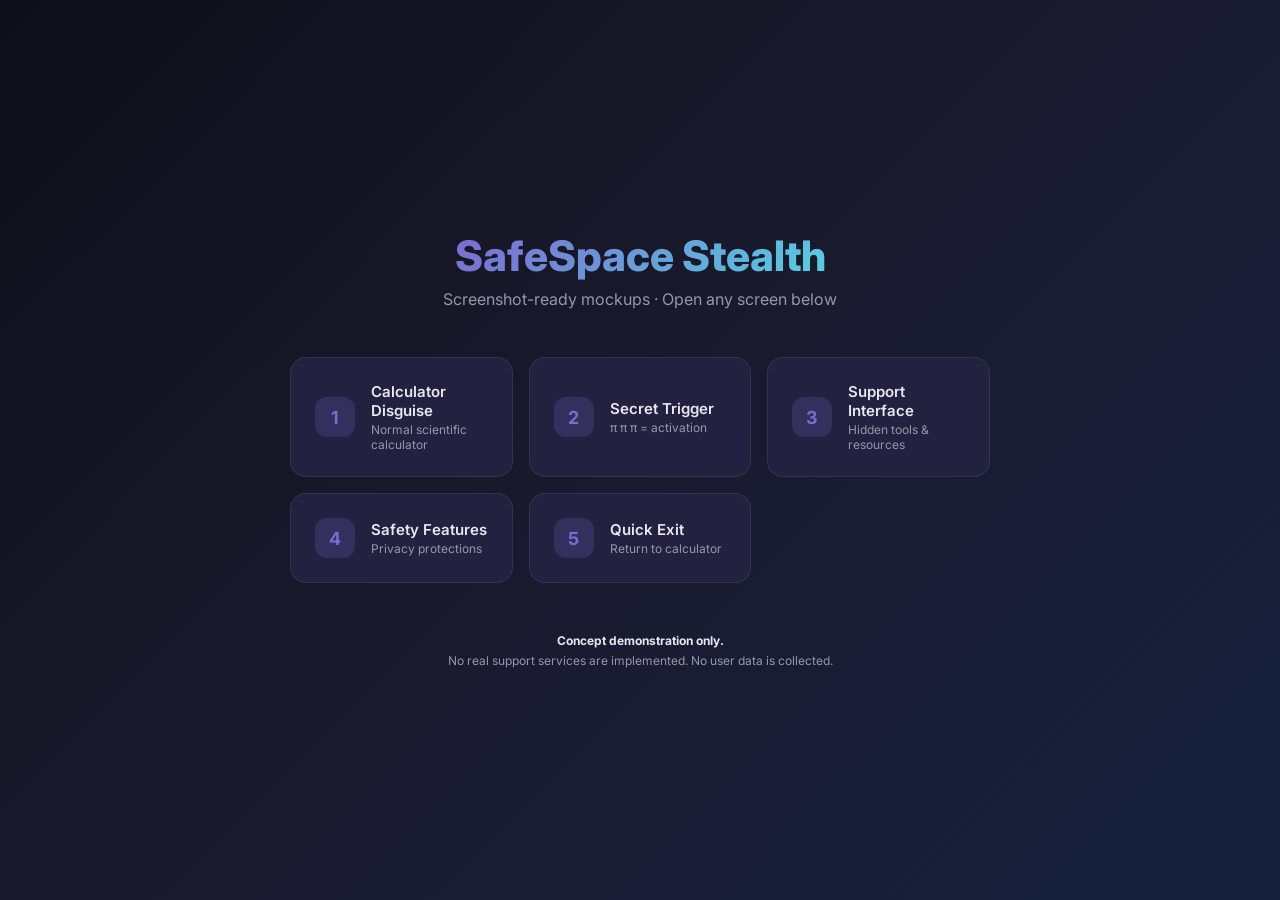
==== mockups/index.html @ 2800f46c "first commit" ====
<!DOCTYPE html>
<html lang="en">
<head>
  <meta charset="UTF-8">
  <meta name="viewport" content="width=device-width, initial-scale=1.0">
  <title>SafeSpace Stealth App — Mockup Index</title>
  <meta name="description" content="Screenshot-ready UI mockups for the SafeSpace stealth calculator concept app.">
  <link rel="stylesheet" href="../css/styles.css">
</head>
<body>

  <div class="index-page">

    <h1>SafeSpace Stealth</h1>
    <p class="subtitle">Screenshot-ready mockups · Open any screen below</p>

    <div class="screen-nav">

      <a href="calculator.html" class="screen-link">
        <div class="num">1</div>
        <div class="label">
          <h3>Calculator Disguise</h3>
          <p>Normal scientific calculator</p>
        </div>
      </a>

      <a href="trigger.html" class="screen-link">
        <div class="num">2</div>
        <div class="label">
          <h3>Secret Trigger</h3>
          <p>π π π = activation</p>
        </div>
      </a>

      <a href="support.html" class="screen-link">
        <div class="num">3</div>
        <div class="label">
          <h3>Support Interface</h3>
          <p>Hidden tools &amp; resources</p>
        </div>
      </a>

      <a href="safety.html" class="screen-link">
        <div class="num">4</div>
        <div class="label">
          <h3>Safety Features</h3>
          <p>Privacy protections</p>
        </div>
      </a>

      <a href="exit.html" class="screen-link">
        <div class="num">5</div>
        <div class="label">
          <h3>Quick Exit</h3>
          <p>Return to calculator</p>
        </div>
      </a>

    </div>

    <div class="index-footer">
      <p><strong>Concept demonstration only.</strong><br>
      No real support services are implemented. No user data is collected.</p>
    </div>

  </div>

</body>
</html>
---- css/styles.css ----
/* ═══════════════════════════════════════════════════════════════
   SafeSpace Stealth Calculator — Design System
   ═══════════════════════════════════════════════════════════════ */

@import url('https://fonts.googleapis.com/css2?family=Inter:wght@300;400;500;600;700;800&family=JetBrains+Mono:wght@400;500;600&display=swap');

/* ── Reset ─────────────────────────────────────────────────── */
*, *::before, *::after {
  margin: 0;
  padding: 0;
  box-sizing: border-box;
}

/* ── Tokens ────────────────────────────────────────────────── */
:root {
  /* Calculator palette — deliberately boring */
  --calc-bg: #1c1c1e;
  --calc-surface: #2c2c2e;
  --calc-display-bg: #0d0d0f;
  --calc-text: #ffffff;
  --calc-text-dim: #8e8e93;
  --calc-btn: #3a3a3c;
  --calc-btn-hover: #48484a;
  --calc-btn-active: #545456;
  --calc-operator: #ff9f0a;
  --calc-operator-hover: #ffb340;
  --calc-function: #636366;
  --calc-function-hover: #717175;
  --calc-border: rgba(255,255,255,0.06);
  --calc-radius: 14px;

  /* Support palette — warm & safe */
  --safe-bg: #0f0f1a;
  --safe-surface: #1a1a2e;
  --safe-card: #222240;
  --safe-primary: #7c6acf;
  --safe-primary-hover: #937ae8;
  --safe-accent: #56cfe1;
  --safe-accent-hover: #72d8ea;
  --safe-text: #e8e6f0;
  --safe-text-dim: #9895aa;
  --safe-success: #06d6a0;
  --safe-danger: #ef476f;
  --safe-warning: #ffd166;
  --safe-radius: 16px;

  /* Typography */
  --font-sans: 'Inter', -apple-system, BlinkMacSystemFont, sans-serif;
  --font-mono: 'JetBrains Mono', 'SF Mono', monospace;

  /* Transitions */
  --ease-out: cubic-bezier(0.16, 1, 0.3, 1);
  --duration-fast: 150ms;
  --duration-normal: 300ms;
  --duration-slow: 500ms;
}

body {
  font-family: var(--font-sans);
  -webkit-font-smoothing: antialiased;
  -moz-osx-font-smoothing: grayscale;
  min-height: 100vh;
}

/* ── Phone Frame ───────────────────────────────────────────── */
.phone-frame {
  width: 390px;
  min-height: 844px;
  margin: 40px auto;
  border-radius: 44px;
  border: 4px solid #3a3a3c;
  overflow: hidden;
  position: relative;
  box-shadow:
    0 0 0 2px #1c1c1e,
    0 40px 100px rgba(0,0,0,0.5),
    0 0 60px rgba(124,106,207,0.1);
}

.phone-frame::before {
  content: '';
  position: absolute;
  top: 0;
  left: 50%;
  transform: translateX(-50%);
  width: 126px;
  height: 34px;
  background: #1c1c1e;
  border-radius: 0 0 20px 20px;
  z-index: 100;
}

/* ── Status Bar ────────────────────────────────────────────── */
.status-bar {
  display: flex;
  justify-content: space-between;
  align-items: center;
  padding: 14px 28px 8px;
  font-size: 14px;
  font-weight: 600;
  color: var(--calc-text);
  background: transparent;
  position: relative;
  z-index: 50;
}

.status-bar .time { letter-spacing: 0.3px; }

.status-bar .icons {
  display: flex;
  align-items: center;
  gap: 6px;
}

.status-bar .icons svg {
  width: 16px;
  height: 16px;
  fill: var(--calc-text);
}

/* ═══════════════════════════════════════════════════════════════
   CALCULATOR SCREEN
   ═══════════════════════════════════════════════════════════════ */
.calc-screen {
  background: var(--calc-bg);
  display: flex;
  flex-direction: column;
  height: 100%;
  min-height: 844px;
}

.calc-display {
  flex: 1;
  display: flex;
  flex-direction: column;
  justify-content: flex-end;
  align-items: flex-end;
  padding: 16px 24px;
  min-height: 140px;
}

.calc-display .expression {
  font-family: var(--font-mono);
  font-size: 20px;
  color: var(--calc-text-dim);
  margin-bottom: 8px;
  min-height: 24px;
  word-break: break-all;
}

.calc-display .result {
  font-family: var(--font-mono);
  font-size: 64px;
  font-weight: 300;
  color: var(--calc-text);
  line-height: 1;
  letter-spacing: -2px;
  transition: font-size var(--duration-fast) var(--ease-out);
}

.calc-display .result.small { font-size: 44px; }

/* Button grid */
.calc-grid {
  display: grid;
  grid-template-columns: repeat(4, 1fr);
  gap: 1px;
  padding: 1px;
  background: var(--calc-border);
}

.calc-btn {
  display: flex;
  align-items: center;
  justify-content: center;
  font-family: var(--font-sans);
  font-size: 22px;
  font-weight: 400;
  color: var(--calc-text);
  background: var(--calc-btn);
  border: none;
  cursor: pointer;
  padding: 22px 0;
  transition: background var(--duration-fast) ease;
  position: relative;
  user-select: none;
  -webkit-tap-highlight-color: transparent;
}

.calc-btn:hover { background: var(--calc-btn-hover); }
.calc-btn:active { background: var(--calc-btn-active); }

.calc-btn.operator {
  background: var(--calc-operator);
  color: #fff;
  font-size: 26px;
  font-weight: 500;
}
.calc-btn.operator:hover { background: var(--calc-operator-hover); }

.calc-btn.function {
  background: var(--calc-function);
  font-size: 17px;
  font-weight: 500;
}
.calc-btn.function:hover { background: var(--calc-function-hover); }

.calc-btn.zero {
  grid-column: span 2;
  justify-content: flex-start;
  padding-left: 34px;
}

.calc-btn.equals {
  background: var(--calc-operator);
  font-size: 30px;
  font-weight: 500;
}
.calc-btn.equals:hover { background: var(--calc-operator-hover); }

/* Scientific row */
.calc-sci-row {
  display: grid;
  grid-template-columns: repeat(5, 1fr);
  gap: 1px;
  background: var(--calc-border);
  padding: 1px 1px 0;
}

.calc-sci-btn {
  display: flex;
  align-items: center;
  justify-content: center;
  font-family: var(--font-mono);
  font-size: 14px;
  font-weight: 500;
  color: var(--calc-text-dim);
  background: var(--calc-surface);
  border: none;
  cursor: pointer;
  padding: 14px 0;
  transition: all var(--duration-fast) ease;
  user-select: none;
}

.calc-sci-btn:hover {
  background: var(--calc-btn);
  color: var(--calc-text);
}

.calc-sci-btn.active,
.calc-sci-btn.highlight {
  color: var(--calc-operator);
}

/* π highlight pulse */
@keyframes pi-pulse {
  0% { box-shadow: inset 0 0 0 0 rgba(255,159,10,0); }
  50% { box-shadow: inset 0 0 20px 2px rgba(255,159,10,0.25); }
  100% { box-shadow: inset 0 0 0 0 rgba(255,159,10,0); }
}
.calc-sci-btn.pi-flash {
  animation: pi-pulse 0.4s ease;
  color: var(--calc-operator);
}

/* ═══════════════════════════════════════════════════════════════
   TRIGGER SCREEN
   ═══════════════════════════════════════════════════════════════ */
.trigger-screen {
  background: var(--calc-bg);
  display: flex;
  flex-direction: column;
  height: 100%;
  min-height: 844px;
}

.trigger-overlay {
  flex: 1;
  display: flex;
  flex-direction: column;
  align-items: center;
  justify-content: center;
  padding: 40px 30px;
  text-align: center;
}

.trigger-code {
  font-family: var(--font-mono);
  font-size: 42px;
  font-weight: 600;
  color: var(--calc-operator);
  letter-spacing: 8px;
  margin-bottom: 40px;
  opacity: 0;
  transform: scale(0.8);
  animation: trigger-fade-in 0.6s 0.5s var(--ease-out) forwards;
}

@keyframes trigger-fade-in {
  to { opacity: 1; transform: scale(1); }
}

.trigger-message {
  opacity: 0;
  animation: trigger-fade-in 0.6s 1.2s var(--ease-out) forwards;
}

.trigger-message h2 {
  font-size: 24px;
  font-weight: 700;
  color: var(--calc-text);
  margin-bottom: 12px;
}

.trigger-message p {
  font-size: 15px;
  color: var(--calc-text-dim);
}

/* Loading dots */
.loading-dots {
  display: flex;
  gap: 8px;
  justify-content: center;
  margin-top: 32px;
  opacity: 0;
  animation: trigger-fade-in 0.6s 1.8s var(--ease-out) forwards;
}

.loading-dots span {
  width: 10px;
  height: 10px;
  border-radius: 50%;
  background: var(--safe-primary);
  animation: dot-bounce 1.2s infinite ease-in-out;
}

.loading-dots span:nth-child(2) { animation-delay: 0.2s; }
.loading-dots span:nth-child(3) { animation-delay: 0.4s; }

@keyframes dot-bounce {
  0%, 60%, 100% { transform: translateY(0); opacity: 0.4; }
  30% { transform: translateY(-12px); opacity: 1; }
}

/* Progress bar */
.trigger-progress {
  width: 200px;
  height: 3px;
  background: rgba(255,255,255,0.1);
  border-radius: 2px;
  margin-top: 24px;
  overflow: hidden;
  opacity: 0;
  animation: trigger-fade-in 0.6s 2.2s var(--ease-out) forwards;
}

.trigger-progress-bar {
  height: 100%;
  width: 0%;
  background: linear-gradient(90deg, var(--safe-primary), var(--safe-accent));
  border-radius: 2px;
  animation: progress-fill 2s 2.5s var(--ease-out) forwards;
}

@keyframes progress-fill {
  to { width: 100%; }
}

/* Lock icon animation */
.lock-icon {
  width: 60px;
  height: 60px;
  border-radius: 50%;
  background: rgba(124,106,207,0.15);
  display: flex;
  align-items: center;
  justify-content: center;
  margin-bottom: 24px;
  opacity: 0;
  animation: trigger-fade-in 0.6s 0.2s var(--ease-out) forwards;
}

.lock-icon svg {
  width: 28px;
  height: 28px;
  stroke: var(--safe-primary);
}

/* ═══════════════════════════════════════════════════════════════
   SUPPORT SCREEN
   ═══════════════════════════════════════════════════════════════ */
.support-screen {
  background: var(--safe-bg);
  display: flex;
  flex-direction: column;
  height: 100%;
  min-height: 844px;
}

.support-header {
  padding: 20px 24px 16px;
  border-bottom: 1px solid rgba(255,255,255,0.06);
}

.support-header h1 {
  font-size: 28px;
  font-weight: 700;
  color: var(--safe-text);
  margin-bottom: 4px;
}

.support-header .subtitle {
  font-size: 14px;
  color: var(--safe-text-dim);
}

.support-body {
  flex: 1;
  overflow-y: auto;
  padding: 20px 24px;
}

/* Tool cards */
.tool-card {
  display: flex;
  align-items: center;
  gap: 16px;
  background: var(--safe-card);
  border: 1px solid rgba(255,255,255,0.06);
  border-radius: var(--safe-radius);
  padding: 20px;
  margin-bottom: 12px;
  cursor: pointer;
  transition: all var(--duration-normal) var(--ease-out);
}

.tool-card:hover {
  border-color: var(--safe-primary);
  transform: translateX(4px);
  box-shadow: 0 8px 32px rgba(124,106,207,0.15);
}

.tool-icon {
  width: 48px;
  height: 48px;
  border-radius: 14px;
  display: flex;
  align-items: center;
  justify-content: center;
  flex-shrink: 0;
}

.tool-icon svg {
  width: 24px;
  height: 24px;
}

.tool-icon.chat { background: rgba(124,106,207,0.2); }
.tool-icon.chat svg { stroke: var(--safe-primary); }

.tool-icon.locate { background: rgba(86,207,225,0.2); }
.tool-icon.locate svg { stroke: var(--safe-accent); }

.tool-icon.plan { background: rgba(6,214,160,0.2); }
.tool-icon.plan svg { stroke: var(--safe-success); }

.tool-icon.emergency { background: rgba(239,71,111,0.2); }
.tool-icon.emergency svg { stroke: var(--safe-danger); }

.tool-info h3 {
  font-size: 16px;
  font-weight: 600;
  color: var(--safe-text);
  margin-bottom: 4px;
}

.tool-info p {
  font-size: 13px;
  color: var(--safe-text-dim);
  line-height: 1.4;
}

.tool-arrow {
  margin-left: auto;
  color: var(--safe-text-dim);
  flex-shrink: 0;
  transition: transform var(--duration-fast) ease;
}

.tool-card:hover .tool-arrow { transform: translateX(4px); }

/* Quick exit bar */
.quick-exit-bar {
  padding: 16px 24px 32px;
}

.exit-btn {
  width: 100%;
  display: flex;
  align-items: center;
  justify-content: center;
  gap: 10px;
  background: var(--safe-danger);
  color: #fff;
  font-family: var(--font-sans);
  font-size: 16px;
  font-weight: 600;
  border: none;
  border-radius: var(--safe-radius);
  padding: 18px;
  cursor: pointer;
  transition: all var(--duration-fast) ease;
  box-shadow: 0 8px 24px rgba(239,71,111,0.3);
}

.exit-btn:hover {
  background: #d63b5e;
  transform: translateY(-2px);
  box-shadow: 0 12px 32px rgba(239,71,111,0.4);
}

.exit-btn svg {
  width: 20px;
  height: 20px;
}

/* ═══════════════════════════════════════════════════════════════
   SAFETY SCREEN
   ═══════════════════════════════════════════════════════════════ */
.safety-screen {
  background: var(--safe-bg);
  display: flex;
  flex-direction: column;
  height: 100%;
  min-height: 844px;
}

.safety-header {
  padding: 20px 24px 0;
}

.safety-header .back-link {
  font-size: 14px;
  color: var(--safe-primary);
  text-decoration: none;
  display: flex;
  align-items: center;
  gap: 6px;
  margin-bottom: 16px;
}

.safety-header h1 {
  font-size: 28px;
  font-weight: 700;
  color: var(--safe-text);
  margin-bottom: 4px;
}

.safety-header p {
  font-size: 14px;
  color: var(--safe-text-dim);
  margin-bottom: 20px;
}

.safety-body {
  flex: 1;
  overflow-y: auto;
  padding: 0 24px 24px;
}

/* Shield badge */
.shield-badge {
  display: flex;
  align-items: center;
  justify-content: center;
  width: 72px;
  height: 72px;
  border-radius: 24px;
  background: linear-gradient(135deg, rgba(6,214,160,0.2), rgba(86,207,225,0.2));
  margin: 8px auto 24px;
}

.shield-badge svg {
  width: 36px;
  height: 36px;
  stroke: var(--safe-success);
}

/* Safety feature items */
.safety-item {
  display: flex;
  align-items: flex-start;
  gap: 16px;
  background: var(--safe-card);
  border: 1px solid rgba(255,255,255,0.06);
  border-radius: var(--safe-radius);
  padding: 20px;
  margin-bottom: 12px;
  transition: border-color var(--duration-normal) ease;
}

.safety-item:hover {
  border-color: rgba(6,214,160,0.3);
}

.safety-check {
  width: 28px;
  height: 28px;
  border-radius: 8px;
  background: rgba(6,214,160,0.15);
  display: flex;
  align-items: center;
  justify-content: center;
  flex-shrink: 0;
  margin-top: 2px;
}

.safety-check svg {
  width: 16px;
  height: 16px;
  stroke: var(--safe-success);
  stroke-width: 3;
}

.safety-text h3 {
  font-size: 15px;
  font-weight: 600;
  color: var(--safe-text);
  margin-bottom: 4px;
}

.safety-text p {
  font-size: 13px;
  color: var(--safe-text-dim);
  line-height: 1.5;
}

/* Status pill */
.status-pill {
  display: inline-flex;
  align-items: center;
  gap: 6px;
  background: rgba(6,214,160,0.12);
  color: var(--safe-success);
  font-size: 12px;
  font-weight: 600;
  padding: 6px 14px;
  border-radius: 20px;
  margin-bottom: 20px;
}

.status-pill .dot {
  width: 6px;
  height: 6px;
  border-radius: 50%;
  background: var(--safe-success);
  animation: blink 1.6s infinite;
}

@keyframes blink {
  0%, 100% { opacity: 1; }
  50% { opacity: 0.3; }
}

/* ═══════════════════════════════════════════════════════════════
   EXIT SCREEN
   ═══════════════════════════════════════════════════════════════ */
.exit-screen {
  background: var(--calc-bg);
  display: flex;
  flex-direction: column;
  align-items: center;
  justify-content: center;
  height: 100%;
  min-height: 844px;
  text-align: center;
  padding: 40px 30px;
}

.exit-message {
  opacity: 0;
  animation: exit-appear 0.5s 0.2s var(--ease-out) forwards;
}

.exit-message h2 {
  font-size: 22px;
  font-weight: 600;
  color: var(--calc-text);
  margin-bottom: 8px;
}

.exit-message p {
  font-size: 14px;
  color: var(--calc-text-dim);
  margin-bottom: 32px;
}

@keyframes exit-appear {
  from { opacity: 0; transform: translateY(16px); }
  to   { opacity: 1; transform: translateY(0); }
}

/* Spinner */
.exit-spinner {
  width: 40px;
  height: 40px;
  border: 3px solid rgba(255,255,255,0.1);
  border-top-color: var(--calc-operator);
  border-radius: 50%;
  animation: spin 0.8s linear infinite;
  margin: 0 auto 24px;
  opacity: 0;
  animation: spin 0.8s linear infinite, exit-appear 0.5s 0.4s var(--ease-out) forwards;
}

@keyframes spin {
  to { transform: rotate(360deg); }
}

/* Mini calculator preview */
.mini-calc-preview {
  width: 200px;
  background: var(--calc-surface);
  border-radius: 20px;
  padding: 16px;
  opacity: 0;
  animation: exit-appear 0.6s 1.5s var(--ease-out) forwards;
  box-shadow: 0 20px 60px rgba(0,0,0,0.4);
}

.mini-calc-display {
  background: var(--calc-display-bg);
  border-radius: 12px;
  padding: 12px;
  text-align: right;
  margin-bottom: 12px;
}

.mini-calc-display span {
  font-family: var(--font-mono);
  font-size: 28px;
  font-weight: 300;
  color: var(--calc-text);
}

.mini-calc-grid {
  display: grid;
  grid-template-columns: repeat(4, 1fr);
  gap: 4px;
}

.mini-btn {
  background: var(--calc-btn);
  border: none;
  border-radius: 8px;
  padding: 8px 0;
  font-size: 12px;
  color: var(--calc-text);
  font-family: var(--font-sans);
}

.mini-btn.op {
  background: var(--calc-operator);
}

/* ═══════════════════════════════════════════════════════════════
   INDEX / NAVIGATION
   ═══════════════════════════════════════════════════════════════ */
.index-page {
  background: linear-gradient(135deg, #0f0f1a 0%, #1a1a2e 50%, #16213e 100%);
  min-height: 100vh;
  display: flex;
  flex-direction: column;
  align-items: center;
  justify-content: center;
  padding: 40px 24px;
  color: var(--safe-text);
}

.index-page h1 {
  font-size: 42px;
  font-weight: 800;
  margin-bottom: 8px;
  background: linear-gradient(135deg, var(--safe-primary), var(--safe-accent));
  -webkit-background-clip: text;
  -webkit-text-fill-color: transparent;
  background-clip: text;
}

.index-page .subtitle {
  font-size: 16px;
  color: var(--safe-text-dim);
  margin-bottom: 48px;
  text-align: center;
}

.screen-nav {
  display: grid;
  grid-template-columns: repeat(auto-fit, minmax(200px, 1fr));
  gap: 16px;
  max-width: 700px;
  width: 100%;
}

.screen-link {
  display: flex;
  align-items: center;
  gap: 16px;
  background: var(--safe-card);
  border: 1px solid rgba(255,255,255,0.08);
  border-radius: var(--safe-radius);
  padding: 24px;
  text-decoration: none;
  color: var(--safe-text);
  transition: all var(--duration-normal) var(--ease-out);
}

.screen-link:hover {
  border-color: var(--safe-primary);
  transform: translateY(-4px);
  box-shadow: 0 16px 48px rgba(124,106,207,0.2);
}

.screen-link .num {
  width: 40px;
  height: 40px;
  border-radius: 12px;
  background: rgba(124,106,207,0.2);
  display: flex;
  align-items: center;
  justify-content: center;
  font-weight: 700;
  font-size: 18px;
  color: var(--safe-primary);
  flex-shrink: 0;
}

.screen-link .label h3 {
  font-size: 15px;
  font-weight: 600;
  margin-bottom: 2px;
}

.screen-link .label p {
  font-size: 12px;
  color: var(--safe-text-dim);
}

.index-footer {
  margin-top: 48px;
  text-align: center;
  font-size: 12px;
  color: var(--safe-text-dim);
  line-height: 1.6;
}

.index-footer strong {
  color: var(--safe-text);
}

/* ── Page background helper ────────────────────────────────── */
.page-bg-dark {
  background: #111113;
  min-height: 100vh;
  display: flex;
  align-items: center;
  justify-content: center;
}

/* ── Utility ───────────────────────────────────────────────── */
.fade-up {
  opacity: 0;
  transform: translateY(20px);
  animation: fade-up-anim 0.6s var(--ease-out) forwards;
}

@keyframes fade-up-anim {
  to { opacity: 1; transform: translateY(0); }
}

/* Stagger children */
.stagger > *:nth-child(1) { animation-delay: 0.05s; }
.stagger > *:nth-child(2) { animation-delay: 0.1s; }
.stagger > *:nth-child(3) { animation-delay: 0.15s; }
.stagger > *:nth-child(4) { animation-delay: 0.2s; }
.stagger > *:nth-child(5) { animation-delay: 0.25s; }
.stagger > *:nth-child(6) { animation-delay: 0.3s; }
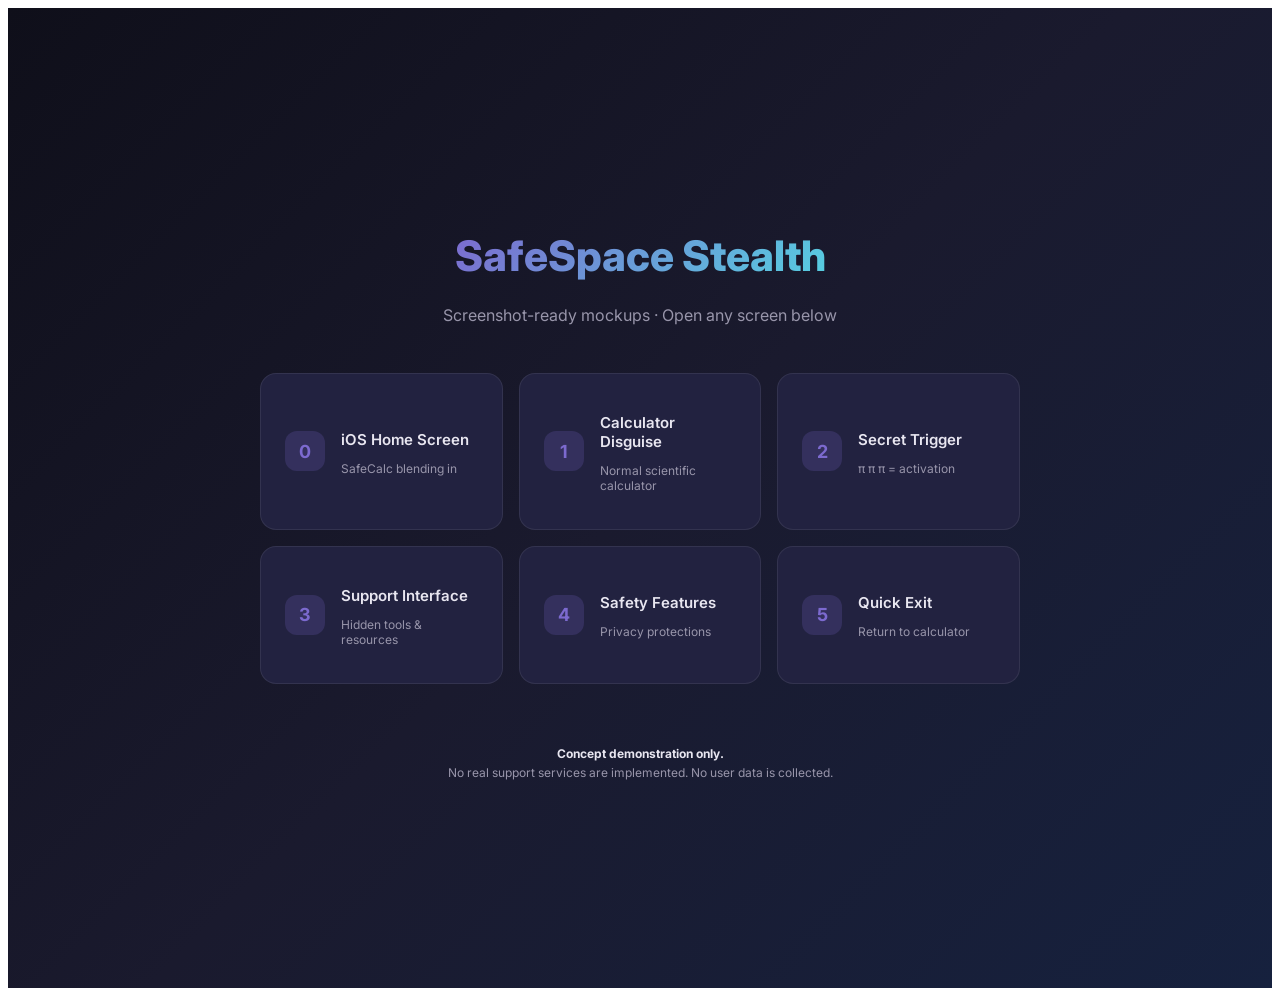
==== commit 364a1d91: "implement framework7, add native logos" ====
--- a/mockups/index.html
+++ b/mockups/index.html
@@ -15,6 +15,14 @@
     <p class="subtitle">Screenshot-ready mockups · Open any screen below</p>
 
     <div class="screen-nav">
+
+      <a href="homescreen.html" class="screen-link">
+        <div class="num">0</div>
+        <div class="label">
+          <h3>iOS Home Screen</h3>
+          <p>SafeCalc blending in</p>
+        </div>
+      </a>
 
       <a href="calculator.html" class="screen-link">
         <div class="num">1</div>
--- a/css/styles.css
+++ b/css/styles.css
@@ -1,19 +1,13 @@
 /* ═══════════════════════════════════════════════════════════════
-   SafeSpace Stealth Calculator — Design System
+   SafeSpace Stealth Calculator — Custom Styles
+   Works alongside Framework7 iOS theme (loaded via CDN)
    ═══════════════════════════════════════════════════════════════ */
 
 @import url('https://fonts.googleapis.com/css2?family=Inter:wght@300;400;500;600;700;800&family=JetBrains+Mono:wght@400;500;600&display=swap');
-
-/* ── Reset ─────────────────────────────────────────────────── */
-*, *::before, *::after {
-  margin: 0;
-  padding: 0;
-  box-sizing: border-box;
-}
 
 /* ── Tokens ────────────────────────────────────────────────── */
 :root {
-  /* Calculator palette — deliberately boring */
+  /* Calculator palette */
   --calc-bg: #1c1c1e;
   --calc-surface: #2c2c2e;
   --calc-display-bg: #0d0d0f;
@@ -27,95 +21,157 @@
   --calc-function: #636366;
   --calc-function-hover: #717175;
   --calc-border: rgba(255,255,255,0.06);
-  --calc-radius: 14px;
-
-  /* Support palette — warm & safe */
+
+  /* Support palette */
   --safe-bg: #0f0f1a;
   --safe-surface: #1a1a2e;
   --safe-card: #222240;
   --safe-primary: #7c6acf;
-  --safe-primary-hover: #937ae8;
   --safe-accent: #56cfe1;
-  --safe-accent-hover: #72d8ea;
   --safe-text: #e8e6f0;
   --safe-text-dim: #9895aa;
   --safe-success: #06d6a0;
   --safe-danger: #ef476f;
   --safe-warning: #ffd166;
-  --safe-radius: 16px;
-
-  /* Typography */
-  --font-sans: 'Inter', -apple-system, BlinkMacSystemFont, sans-serif;
+
   --font-mono: 'JetBrains Mono', 'SF Mono', monospace;
-
-  /* Transitions */
   --ease-out: cubic-bezier(0.16, 1, 0.3, 1);
-  --duration-fast: 150ms;
-  --duration-normal: 300ms;
-  --duration-slow: 500ms;
-}
-
-body {
-  font-family: var(--font-sans);
-  -webkit-font-smoothing: antialiased;
-  -moz-osx-font-smoothing: grayscale;
-  min-height: 100vh;
-}
-
-/* ── Phone Frame ───────────────────────────────────────────── */
+}
+
+/* ── iPhone 15 Pro Frame ──────────────────────────────────── */
 .phone-frame {
-  width: 390px;
-  min-height: 844px;
+  width: 393px;
+  min-height: 852px;
   margin: 40px auto;
-  border-radius: 44px;
-  border: 4px solid #3a3a3c;
+  border-radius: 55px;
+  border: 3px solid #2a2a2c;
   overflow: hidden;
   position: relative;
+  background: #000;
   box-shadow:
-    0 0 0 2px #1c1c1e,
-    0 40px 100px rgba(0,0,0,0.5),
-    0 0 60px rgba(124,106,207,0.1);
-}
-
+    0 0 0 1px #4a4a4c,
+    0 0 0 4px #1a1a1c,
+    0 0 0 5px #3a3a3c,
+    0 40px 100px rgba(0,0,0,0.6),
+    0 0 80px rgba(0,0,0,0.3);
+}
+
+/* Volume buttons */
 .phone-frame::before {
   content: '';
   position: absolute;
-  top: 0;
+  left: -7px;
+  top: 180px;
+  width: 4px;
+  height: 36px;
+  background: linear-gradient(180deg, #3a3a3c, #4a4a4c, #3a3a3c);
+  border-radius: 2px 0 0 2px;
+  z-index: 200;
+  box-shadow: 0 40px 0 0 #3a3a3c, 0 -50px 0 0 #3a3a3c;
+}
+
+/* Power button */
+.phone-frame::after {
+  content: '';
+  position: absolute;
+  right: -7px;
+  top: 220px;
+  width: 4px;
+  height: 64px;
+  background: linear-gradient(180deg, #3a3a3c, #4a4a4c, #3a3a3c);
+  border-radius: 0 2px 2px 0;
+  z-index: 200;
+}
+
+/* Dynamic Island */
+.dynamic-island {
+  position: absolute;
+  top: 12px;
   left: 50%;
   transform: translateX(-50%);
   width: 126px;
-  height: 34px;
-  background: #1c1c1e;
-  border-radius: 0 0 20px 20px;
-  z-index: 100;
-}
-
-/* ── Status Bar ────────────────────────────────────────────── */
-.status-bar {
-  display: flex;
-  justify-content: space-between;
-  align-items: center;
-  padding: 14px 28px 8px;
-  font-size: 14px;
-  font-weight: 600;
-  color: var(--calc-text);
-  background: transparent;
+  height: 37px;
+  background: #000;
+  border-radius: 22px;
+  z-index: 300;
+  box-shadow: 0 0 0 0.5px rgba(255,255,255,0.08);
+}
+
+.dynamic-island::after {
+  content: '';
+  position: absolute;
+  right: 20px;
+  top: 50%;
+  transform: translateY(-50%);
+  width: 12px;
+  height: 12px;
+  border-radius: 50%;
+  background: radial-gradient(circle at 40% 40%, #1a1a3a 0%, #0a0a15 50%, #000 100%);
+  box-shadow: inset 0 0 2px rgba(80,80,120,0.5), 0 0 1px rgba(255,255,255,0.1);
+}
+
+/* ── Framework7 Overrides inside Phone Frame ─────────────── */
+
+/* F7 expects full viewport — force it to fill the phone frame instead */
+.phone-frame #app,
+.phone-frame .framework7-root,
+.phone-frame .view,
+.phone-frame .views,
+.phone-frame .page,
+.phone-frame .page-content {
+  height: 100%;
+}
+
+.phone-frame #app {
+  height: 852px;
   position: relative;
-  z-index: 50;
-}
-
-.status-bar .time { letter-spacing: 0.3px; }
-
-.status-bar .icons {
-  display: flex;
-  align-items: center;
-  gap: 6px;
-}
-
-.status-bar .icons svg {
-  width: 16px;
-  height: 16px;
-  fill: var(--calc-text);
+}
+
+/* Push navbar down to clear Dynamic Island */
+.phone-frame .navbar {
+  margin-top: 0;
+  padding-top: 54px !important;
+}
+
+.phone-frame .page {
+  background: var(--calc-bg);
+}
+
+.phone-frame .page.dark-support {
+  background: var(--safe-bg);
+}
+
+/* Force dark navbar when inside our frame */
+.phone-frame .navbar {
+  --f7-navbar-bg-color: rgba(28,28,30,0.85);
+  --f7-navbar-text-color: #fff;
+  --f7-navbar-link-color: var(--calc-operator);
+  --f7-bars-translucent-blur: 20px;
+}
+
+.phone-frame .page.dark-support .navbar {
+  --f7-navbar-bg-color: rgba(15,15,26,0.85);
+  --f7-navbar-link-color: var(--safe-primary);
+}
+
+/* Dark lists inside support screens */
+.phone-frame .page.dark-support .list {
+  --f7-list-bg-color: var(--safe-card);
+  --f7-list-item-title-text-color: var(--safe-text);
+  --f7-list-item-after-text-color: var(--safe-text-dim);
+  --f7-list-item-subtitle-text-color: var(--safe-text-dim);
+  --f7-list-item-text-text-color: var(--safe-text-dim);
+  --f7-list-item-border-color: rgba(255,255,255,0.06);
+  --f7-list-group-title-bg-color: transparent;
+}
+
+/* Allow text wrapping in F7 lists */
+.phone-frame .item-title,
+.phone-frame .item-subtitle,
+.phone-frame .item-text {
+  white-space: normal !important;
+  overflow: visible !important;
+  text-overflow: unset !important;
 }
 
 /* ═══════════════════════════════════════════════════════════════
@@ -126,7 +182,7 @@
   display: flex;
   flex-direction: column;
   height: 100%;
-  min-height: 844px;
+  min-height: 852px;
 }
 
 .calc-display {
@@ -155,12 +211,10 @@
   color: var(--calc-text);
   line-height: 1;
   letter-spacing: -2px;
-  transition: font-size var(--duration-fast) var(--ease-out);
 }
 
 .calc-display .result.small { font-size: 44px; }
 
-/* Button grid */
 .calc-grid {
   display: grid;
   grid-template-columns: repeat(4, 1fr);
@@ -173,7 +227,7 @@
   display: flex;
   align-items: center;
   justify-content: center;
-  font-family: var(--font-sans);
+  font-family: 'Inter', -apple-system, sans-serif;
   font-size: 22px;
   font-weight: 400;
   color: var(--calc-text);
@@ -181,12 +235,10 @@
   border: none;
   cursor: pointer;
   padding: 22px 0;
-  transition: background var(--duration-fast) ease;
-  position: relative;
+  transition: background 150ms ease;
   user-select: none;
   -webkit-tap-highlight-color: transparent;
 }
-
 .calc-btn:hover { background: var(--calc-btn-hover); }
 .calc-btn:active { background: var(--calc-btn-active); }
 
@@ -218,7 +270,6 @@
 }
 .calc-btn.equals:hover { background: var(--calc-operator-hover); }
 
-/* Scientific row */
 .calc-sci-row {
   display: grid;
   grid-template-columns: repeat(5, 1fr);
@@ -239,21 +290,11 @@
   border: none;
   cursor: pointer;
   padding: 14px 0;
-  transition: all var(--duration-fast) ease;
+  transition: all 150ms ease;
   user-select: none;
 }
-
-.calc-sci-btn:hover {
-  background: var(--calc-btn);
-  color: var(--calc-text);
-}
-
-.calc-sci-btn.active,
-.calc-sci-btn.highlight {
-  color: var(--calc-operator);
-}
-
-/* π highlight pulse */
+.calc-sci-btn:hover { background: var(--calc-btn); color: var(--calc-text); }
+
 @keyframes pi-pulse {
   0% { box-shadow: inset 0 0 0 0 rgba(255,159,10,0); }
   50% { box-shadow: inset 0 0 20px 2px rgba(255,159,10,0.25); }
@@ -267,14 +308,6 @@
 /* ═══════════════════════════════════════════════════════════════
    TRIGGER SCREEN
    ═══════════════════════════════════════════════════════════════ */
-.trigger-screen {
-  background: var(--calc-bg);
-  display: flex;
-  flex-direction: column;
-  height: 100%;
-  min-height: 844px;
-}
-
 .trigger-overlay {
   flex: 1;
   display: flex;
@@ -301,24 +334,10 @@
   to { opacity: 1; transform: scale(1); }
 }
 
-.trigger-message {
-  opacity: 0;
-  animation: trigger-fade-in 0.6s 1.2s var(--ease-out) forwards;
-}
-
-.trigger-message h2 {
-  font-size: 24px;
-  font-weight: 700;
-  color: var(--calc-text);
-  margin-bottom: 12px;
-}
-
-.trigger-message p {
-  font-size: 15px;
-  color: var(--calc-text-dim);
-}
-
-/* Loading dots */
+.trigger-message { opacity: 0; animation: trigger-fade-in 0.6s 1.2s var(--ease-out) forwards; }
+.trigger-message h2 { font-size: 24px; font-weight: 700; color: var(--calc-text); margin-bottom: 12px; }
+.trigger-message p { font-size: 15px; color: var(--calc-text-dim); }
+
 .loading-dots {
   display: flex;
   gap: 8px;
@@ -327,563 +346,298 @@
   opacity: 0;
   animation: trigger-fade-in 0.6s 1.8s var(--ease-out) forwards;
 }
-
 .loading-dots span {
-  width: 10px;
-  height: 10px;
-  border-radius: 50%;
+  width: 10px; height: 10px; border-radius: 50%;
   background: var(--safe-primary);
   animation: dot-bounce 1.2s infinite ease-in-out;
 }
-
 .loading-dots span:nth-child(2) { animation-delay: 0.2s; }
 .loading-dots span:nth-child(3) { animation-delay: 0.4s; }
-
 @keyframes dot-bounce {
   0%, 60%, 100% { transform: translateY(0); opacity: 0.4; }
   30% { transform: translateY(-12px); opacity: 1; }
 }
 
-/* Progress bar */
 .trigger-progress {
-  width: 200px;
-  height: 3px;
+  width: 200px; height: 3px;
   background: rgba(255,255,255,0.1);
-  border-radius: 2px;
-  margin-top: 24px;
-  overflow: hidden;
-  opacity: 0;
+  border-radius: 2px; margin-top: 24px;
+  overflow: hidden; opacity: 0;
   animation: trigger-fade-in 0.6s 2.2s var(--ease-out) forwards;
 }
-
 .trigger-progress-bar {
-  height: 100%;
-  width: 0%;
+  height: 100%; width: 0%;
   background: linear-gradient(90deg, var(--safe-primary), var(--safe-accent));
   border-radius: 2px;
   animation: progress-fill 2s 2.5s var(--ease-out) forwards;
 }
-
-@keyframes progress-fill {
-  to { width: 100%; }
-}
-
-/* Lock icon animation */
+@keyframes progress-fill { to { width: 100%; } }
+
 .lock-icon {
-  width: 60px;
-  height: 60px;
-  border-radius: 50%;
+  width: 60px; height: 60px; border-radius: 50%;
   background: rgba(124,106,207,0.15);
-  display: flex;
-  align-items: center;
-  justify-content: center;
-  margin-bottom: 24px;
-  opacity: 0;
+  display: flex; align-items: center; justify-content: center;
+  margin-bottom: 24px; opacity: 0;
   animation: trigger-fade-in 0.6s 0.2s var(--ease-out) forwards;
 }
-
-.lock-icon svg {
-  width: 28px;
-  height: 28px;
-  stroke: var(--safe-primary);
-}
+.lock-icon svg { width: 28px; height: 28px; stroke: var(--safe-primary); }
 
 /* ═══════════════════════════════════════════════════════════════
-   SUPPORT SCREEN
+   SUPPORT / SAFETY — F7 list enhancements
    ═══════════════════════════════════════════════════════════════ */
-.support-screen {
-  background: var(--safe-bg);
-  display: flex;
-  flex-direction: column;
-  height: 100%;
-  min-height: 844px;
-}
-
-.support-header {
-  padding: 20px 24px 16px;
-  border-bottom: 1px solid rgba(255,255,255,0.06);
-}
-
-.support-header h1 {
-  font-size: 28px;
-  font-weight: 700;
-  color: var(--safe-text);
-  margin-bottom: 4px;
-}
-
-.support-header .subtitle {
-  font-size: 14px;
-  color: var(--safe-text-dim);
-}
-
-.support-body {
-  flex: 1;
-  overflow-y: auto;
-  padding: 20px 24px;
-}
-
-/* Tool cards */
-.tool-card {
-  display: flex;
-  align-items: center;
-  gap: 16px;
-  background: var(--safe-card);
-  border: 1px solid rgba(255,255,255,0.06);
-  border-radius: var(--safe-radius);
-  padding: 20px;
-  margin-bottom: 12px;
-  cursor: pointer;
-  transition: all var(--duration-normal) var(--ease-out);
-}
-
-.tool-card:hover {
-  border-color: var(--safe-primary);
-  transform: translateX(4px);
-  box-shadow: 0 8px 32px rgba(124,106,207,0.15);
-}
-
-.tool-icon {
-  width: 48px;
-  height: 48px;
-  border-radius: 14px;
-  display: flex;
-  align-items: center;
-  justify-content: center;
-  flex-shrink: 0;
-}
-
-.tool-icon svg {
-  width: 24px;
-  height: 24px;
-}
-
-.tool-icon.chat { background: rgba(124,106,207,0.2); }
-.tool-icon.chat svg { stroke: var(--safe-primary); }
-
-.tool-icon.locate { background: rgba(86,207,225,0.2); }
-.tool-icon.locate svg { stroke: var(--safe-accent); }
-
-.tool-icon.plan { background: rgba(6,214,160,0.2); }
-.tool-icon.plan svg { stroke: var(--safe-success); }
-
-.tool-icon.emergency { background: rgba(239,71,111,0.2); }
-.tool-icon.emergency svg { stroke: var(--safe-danger); }
-
-.tool-info h3 {
-  font-size: 16px;
-  font-weight: 600;
-  color: var(--safe-text);
-  margin-bottom: 4px;
-}
-
-.tool-info p {
-  font-size: 13px;
-  color: var(--safe-text-dim);
-  line-height: 1.4;
-}
-
-.tool-arrow {
-  margin-left: auto;
-  color: var(--safe-text-dim);
-  flex-shrink: 0;
-  transition: transform var(--duration-fast) ease;
-}
-
-.tool-card:hover .tool-arrow { transform: translateX(4px); }
-
-/* Quick exit bar */
-.quick-exit-bar {
-  padding: 16px 24px 32px;
-}
-
-.exit-btn {
-  width: 100%;
-  display: flex;
-  align-items: center;
-  justify-content: center;
-  gap: 10px;
-  background: var(--safe-danger);
-  color: #fff;
-  font-family: var(--font-sans);
-  font-size: 16px;
-  font-weight: 600;
-  border: none;
-  border-radius: var(--safe-radius);
-  padding: 18px;
-  cursor: pointer;
-  transition: all var(--duration-fast) ease;
-  box-shadow: 0 8px 24px rgba(239,71,111,0.3);
-}
-
-.exit-btn:hover {
-  background: #d63b5e;
-  transform: translateY(-2px);
-  box-shadow: 0 12px 32px rgba(239,71,111,0.4);
-}
-
-.exit-btn svg {
-  width: 20px;
-  height: 20px;
-}
-
-/* ═══════════════════════════════════════════════════════════════
-   SAFETY SCREEN
-   ═══════════════════════════════════════════════════════════════ */
-.safety-screen {
-  background: var(--safe-bg);
-  display: flex;
-  flex-direction: column;
-  height: 100%;
-  min-height: 844px;
-}
-
-.safety-header {
-  padding: 20px 24px 0;
-}
-
-.safety-header .back-link {
-  font-size: 14px;
-  color: var(--safe-primary);
-  text-decoration: none;
-  display: flex;
-  align-items: center;
-  gap: 6px;
-  margin-bottom: 16px;
-}
-
-.safety-header h1 {
-  font-size: 28px;
-  font-weight: 700;
-  color: var(--safe-text);
-  margin-bottom: 4px;
-}
-
-.safety-header p {
-  font-size: 14px;
-  color: var(--safe-text-dim);
-  margin-bottom: 20px;
-}
-
-.safety-body {
-  flex: 1;
-  overflow-y: auto;
-  padding: 0 24px 24px;
-}
+
+/* Custom icon colors in F7 lists */
+.list .item-media .f7-icons { font-size: 28px; }
+.icon-chat { color: var(--safe-primary) !important; }
+.icon-locate { color: var(--safe-accent) !important; }
+.icon-plan { color: var(--safe-success) !important; }
+.icon-emergency { color: var(--safe-danger) !important; }
+.icon-check { color: var(--safe-success) !important; }
+
+/* Media icon circle backgrounds */
+.icon-circle {
+  width: 44px; height: 44px;
+  border-radius: 12px;
+  display: flex; align-items: center; justify-content: center;
+}
+.icon-circle.chat-bg { background: rgba(124,106,207,0.2); }
+.icon-circle.locate-bg { background: rgba(86,207,225,0.2); }
+.icon-circle.plan-bg { background: rgba(6,214,160,0.2); }
+.icon-circle.emergency-bg { background: rgba(239,71,111,0.2); }
+.icon-circle.check-bg { background: rgba(6,214,160,0.15); }
 
 /* Shield badge */
 .shield-badge {
-  display: flex;
-  align-items: center;
-  justify-content: center;
-  width: 72px;
-  height: 72px;
-  border-radius: 24px;
+  display: flex; align-items: center; justify-content: center;
+  width: 72px; height: 72px; border-radius: 24px;
   background: linear-gradient(135deg, rgba(6,214,160,0.2), rgba(86,207,225,0.2));
-  margin: 8px auto 24px;
-}
-
-.shield-badge svg {
-  width: 36px;
-  height: 36px;
-  stroke: var(--safe-success);
-}
-
-/* Safety feature items */
-.safety-item {
-  display: flex;
-  align-items: flex-start;
-  gap: 16px;
-  background: var(--safe-card);
-  border: 1px solid rgba(255,255,255,0.06);
-  border-radius: var(--safe-radius);
-  padding: 20px;
-  margin-bottom: 12px;
-  transition: border-color var(--duration-normal) ease;
-}
-
-.safety-item:hover {
-  border-color: rgba(6,214,160,0.3);
-}
-
-.safety-check {
-  width: 28px;
-  height: 28px;
-  border-radius: 8px;
-  background: rgba(6,214,160,0.15);
-  display: flex;
-  align-items: center;
-  justify-content: center;
-  flex-shrink: 0;
-  margin-top: 2px;
-}
-
-.safety-check svg {
-  width: 16px;
-  height: 16px;
-  stroke: var(--safe-success);
-  stroke-width: 3;
-}
-
-.safety-text h3 {
-  font-size: 15px;
-  font-weight: 600;
-  color: var(--safe-text);
-  margin-bottom: 4px;
-}
-
-.safety-text p {
-  font-size: 13px;
-  color: var(--safe-text-dim);
-  line-height: 1.5;
-}
+  margin: 16px auto;
+}
+.shield-badge .f7-icons { font-size: 36px; color: var(--safe-success); }
 
 /* Status pill */
 .status-pill {
-  display: inline-flex;
-  align-items: center;
-  gap: 6px;
-  background: rgba(6,214,160,0.12);
-  color: var(--safe-success);
-  font-size: 12px;
-  font-weight: 600;
-  padding: 6px 14px;
-  border-radius: 20px;
-  margin-bottom: 20px;
-}
-
+  display: inline-flex; align-items: center; gap: 6px;
+  background: rgba(6,214,160,0.12); color: var(--safe-success);
+  font-size: 12px; font-weight: 600;
+  padding: 6px 14px; border-radius: 20px;
+}
 .status-pill .dot {
-  width: 6px;
-  height: 6px;
-  border-radius: 50%;
+  width: 6px; height: 6px; border-radius: 50%;
   background: var(--safe-success);
   animation: blink 1.6s infinite;
 }
-
-@keyframes blink {
-  0%, 100% { opacity: 1; }
-  50% { opacity: 0.3; }
+@keyframes blink { 0%, 100% { opacity: 1; } 50% { opacity: 0.3; } }
+
+/* Exit button override */
+.exit-btn-f7 {
+  --f7-button-bg-color: var(--safe-danger) !important;
+  --f7-button-hover-bg-color: #d63b5e !important;
+  --f7-button-text-color: #fff !important;
+  --f7-button-font-size: 16px;
+  --f7-button-font-weight: 600;
+  --f7-button-border-radius: 14px;
+  --f7-button-padding-horizontal: 24px;
+  height: 54px;
+  box-shadow: 0 8px 24px rgba(239,71,111,0.3);
 }
 
 /* ═══════════════════════════════════════════════════════════════
    EXIT SCREEN
    ═══════════════════════════════════════════════════════════════ */
-.exit-screen {
-  background: var(--calc-bg);
-  display: flex;
-  flex-direction: column;
-  align-items: center;
-  justify-content: center;
-  height: 100%;
-  min-height: 844px;
-  text-align: center;
+.exit-center {
+  display: flex; flex-direction: column;
+  align-items: center; justify-content: center;
+  min-height: 100%; text-align: center;
   padding: 40px 30px;
 }
 
-.exit-message {
-  opacity: 0;
-  animation: exit-appear 0.5s 0.2s var(--ease-out) forwards;
-}
-
-.exit-message h2 {
-  font-size: 22px;
-  font-weight: 600;
-  color: var(--calc-text);
-  margin-bottom: 8px;
-}
-
-.exit-message p {
-  font-size: 14px;
-  color: var(--calc-text-dim);
-  margin-bottom: 32px;
-}
+.exit-message { opacity: 0; animation: exit-appear 0.5s 0.2s var(--ease-out) forwards; }
+.exit-message h2 { font-size: 22px; font-weight: 600; color: var(--calc-text); margin-bottom: 8px; }
+.exit-message p { font-size: 14px; color: var(--calc-text-dim); margin-bottom: 32px; }
 
 @keyframes exit-appear {
   from { opacity: 0; transform: translateY(16px); }
   to   { opacity: 1; transform: translateY(0); }
 }
 
-/* Spinner */
 .exit-spinner {
-  width: 40px;
-  height: 40px;
+  width: 40px; height: 40px;
   border: 3px solid rgba(255,255,255,0.1);
   border-top-color: var(--calc-operator);
   border-radius: 50%;
-  animation: spin 0.8s linear infinite;
   margin: 0 auto 24px;
   opacity: 0;
   animation: spin 0.8s linear infinite, exit-appear 0.5s 0.4s var(--ease-out) forwards;
 }
-
-@keyframes spin {
-  to { transform: rotate(360deg); }
-}
-
-/* Mini calculator preview */
+@keyframes spin { to { transform: rotate(360deg); } }
+
 .mini-calc-preview {
-  width: 200px;
-  background: var(--calc-surface);
-  border-radius: 20px;
-  padding: 16px;
-  opacity: 0;
-  animation: exit-appear 0.6s 1.5s var(--ease-out) forwards;
+  width: 200px; background: var(--calc-surface);
+  border-radius: 20px; padding: 16px;
+  opacity: 0; animation: exit-appear 0.6s 1.5s var(--ease-out) forwards;
   box-shadow: 0 20px 60px rgba(0,0,0,0.4);
 }
-
 .mini-calc-display {
-  background: var(--calc-display-bg);
-  border-radius: 12px;
-  padding: 12px;
-  text-align: right;
-  margin-bottom: 12px;
-}
-
-.mini-calc-display span {
-  font-family: var(--font-mono);
-  font-size: 28px;
-  font-weight: 300;
-  color: var(--calc-text);
-}
-
-.mini-calc-grid {
-  display: grid;
+  background: var(--calc-display-bg); border-radius: 12px;
+  padding: 12px; text-align: right; margin-bottom: 12px;
+}
+.mini-calc-display span { font-family: var(--font-mono); font-size: 28px; font-weight: 300; color: var(--calc-text); }
+.mini-calc-grid { display: grid; grid-template-columns: repeat(4, 1fr); gap: 4px; }
+.mini-btn { background: var(--calc-btn); border: none; border-radius: 8px; padding: 8px 0; font-size: 12px; color: var(--calc-text); }
+.mini-btn.op { background: var(--calc-operator); }
+
+/* ═══════════════════════════════════════════════════════════════
+   iOS HOMESCREEN (Pixel-Perfect Clone)
+   ═══════════════════════════════════════════════════════════════ */
+.homescreen {
+  background: linear-gradient(160deg, #1c2541 0%, #3a506b 30%, #5bc0be 60%, #0b132b 100%);
+  display: flex; flex-direction: column;
+  height: 100%; min-height: 852px;
+  position: relative; overflow: hidden;
+  /* Force native Apple system font */
+  font-family: -apple-system, BlinkMacSystemFont, "SF Pro Text", "Segoe UI", Roboto, Helvetica, Arial, sans-serif !important;
+}
+.homescreen > * { position: relative; z-index: 1; }
+
+.hs-status-bar {
+  display: flex; justify-content: space-between; align-items: flex-start;
+  padding: 17px 32px 6px; font-size: 15px; font-weight: 600; color: #fff;
+  letter-spacing: -0.3px;
+}
+.hs-status-bar .icons { display: flex; align-items: center; gap: 5px; }
+.hs-status-bar .icons svg { width: 17px; height: 17px; fill: #fff; }
+
+.hs-search {
+  display: flex; align-items: center; justify-content: center;
+  margin: 44px auto 14px; width: 330px; height: 32px;
+  background: rgba(255,255,255,0.15);
+  backdrop-filter: blur(20px); -webkit-backdrop-filter: blur(20px);
+  border-radius: 16px; border: 0.5px solid rgba(255,255,255,0.08);
+}
+.hs-search svg { width: 14px; height: 14px; stroke: rgba(255,255,255,0.6); margin-right: 6px; stroke-width: 2.5; }
+.hs-search span { font-size: 15px; color: rgba(255,255,255,0.6); font-weight: 400; }
+
+.hs-grid {
+  flex: 1; display: grid;
   grid-template-columns: repeat(4, 1fr);
-  gap: 4px;
-}
-
-.mini-btn {
-  background: var(--calc-btn);
-  border: none;
-  border-radius: 8px;
-  padding: 8px 0;
-  font-size: 12px;
-  color: var(--calc-text);
-  font-family: var(--font-sans);
-}
-
-.mini-btn.op {
-  background: var(--calc-operator);
+  /* Exact iOS grid spacing: ~27px horizontal, ~32px vertical gap */
+  gap: 32px 27px; padding: 12px 20px; align-content: start;
+}
+
+.hs-app { display: flex; flex-direction: column; align-items: center; gap: 5px; text-decoration: none; cursor: default; }
+
+.hs-app-icon {
+  width: 60px; height: 60px;
+  /* Math standard for Apple squircle: 22.37% of width */
+  border-radius: 22.37%;
+  display: block;
+  /* Exact iOS icon inset shadow to simulate 3D light edge */
+  box-shadow: inset 0 0 1px rgba(0,0,0,0.2), 0 3px 6px rgba(0,0,0,0.15);
+  overflow: hidden;
+  background: transparent;
+  object-fit: cover;
+}
+.hs-app-icon.calc    {
+  background: linear-gradient(180deg, #2c2c2e, #1c1c1e);
+  border: 0.5px solid rgba(255,255,255,0.1);
+  display: flex; align-items: center; justify-content: center;
+}
+.hs-app-icon svg { width: 32px; height: 32px; }
+
+.hs-icon-wrapper {
+  position: relative;
+  width: 60px; height: 60px;
+}
+
+.hs-app-name {
+  font-size: 11px; font-weight: 500; color: #fff;
+  letter-spacing: 0.1px;
+  /* Exact iOS text shadow: readability against any wallpaper */
+  text-shadow: 0 1px 2px rgba(0, 0, 0, 0.5);
+  max-width: 68px; overflow: hidden; text-overflow: ellipsis; white-space: nowrap;
+}
+
+.hs-badge {
+  position: absolute; top: -5px; right: -5px;
+  min-width: 22px; height: 22px; border-radius: 11px;
+  background: #ff3b30; color: #fff; font-size: 13px; font-weight: 600;
+  display: flex; align-items: center; justify-content: center;
+  padding: 0 6px; border: 2px solid transparent; z-index: 2;
+  box-shadow: 0 2px 4px rgba(0,0,0,0.3);
+}
+/* Simulate the dock mask around the badge */
+.hs-app:last-child .hs-badge { border-color: #3e4e69; }
+
+.hs-dots { display: flex; justify-content: center; gap: 8px; padding: 2px 0 16px; }
+.hs-dots span { width: 6px; height: 6px; border-radius: 50%; background: rgba(255,255,255,0.4); }
+.hs-dots span.active { background: #fff; }
+
+.hs-dock {
+  display: flex; justify-content: space-between; align-items: center;
+  /* Exact dock specs */
+  padding: 16px 20px; margin: 0 14px 18px;
+  height: 92px; box-sizing: border-box;
+  background: rgba(255,255,255,0.25);
+  /* Heavy frosted glass blur */
+  backdrop-filter: blur(50px) saturate(180%);
+  -webkit-backdrop-filter: blur(50px) saturate(180%);
+  border-radius: 32px; border: 0.5px solid rgba(255,255,255,0.1);
+  box-shadow: 0 1px 0 rgba(255,255,255,0.1) inset;
+}
+.hs-dock .hs-app { gap: 0; }
+.hs-dock .hs-app-name { display: none; /* Dock icons have no name */ }
+.hs-dock .hs-badge { top: -4px; right: -4px; }
+
+.home-indicator {
+  width: 134px; height: 5px; border-radius: 2.5px;
+  background: #fff; margin: 0 auto 8px;
+  opacity: 0.8;
 }
 
 /* ═══════════════════════════════════════════════════════════════
-   INDEX / NAVIGATION
+   INDEX / NAVIGATION PAGE
    ═══════════════════════════════════════════════════════════════ */
 .index-page {
   background: linear-gradient(135deg, #0f0f1a 0%, #1a1a2e 50%, #16213e 100%);
-  min-height: 100vh;
-  display: flex;
-  flex-direction: column;
-  align-items: center;
-  justify-content: center;
-  padding: 40px 24px;
-  color: var(--safe-text);
-}
-
+  min-height: 100vh; display: flex; flex-direction: column;
+  align-items: center; justify-content: center;
+  padding: 40px 24px; color: var(--safe-text);
+  font-family: 'Inter', -apple-system, sans-serif;
+}
 .index-page h1 {
-  font-size: 42px;
-  font-weight: 800;
-  margin-bottom: 8px;
+  font-size: 42px; font-weight: 800; margin-bottom: 8px;
   background: linear-gradient(135deg, var(--safe-primary), var(--safe-accent));
-  -webkit-background-clip: text;
-  -webkit-text-fill-color: transparent;
-  background-clip: text;
-}
-
-.index-page .subtitle {
-  font-size: 16px;
-  color: var(--safe-text-dim);
-  margin-bottom: 48px;
-  text-align: center;
-}
-
+  -webkit-background-clip: text; -webkit-text-fill-color: transparent; background-clip: text;
+}
+.index-page .subtitle { font-size: 16px; color: var(--safe-text-dim); margin-bottom: 48px; text-align: center; }
 .screen-nav {
-  display: grid;
-  grid-template-columns: repeat(auto-fit, minmax(200px, 1fr));
-  gap: 16px;
-  max-width: 700px;
-  width: 100%;
-}
-
+  display: grid; grid-template-columns: repeat(auto-fit, minmax(200px, 1fr));
+  gap: 16px; max-width: 760px; width: 100%;
+}
 .screen-link {
-  display: flex;
-  align-items: center;
-  gap: 16px;
-  background: var(--safe-card);
-  border: 1px solid rgba(255,255,255,0.08);
-  border-radius: var(--safe-radius);
-  padding: 24px;
-  text-decoration: none;
-  color: var(--safe-text);
-  transition: all var(--duration-normal) var(--ease-out);
-}
-
+  display: flex; align-items: center; gap: 16px;
+  background: var(--safe-card); border: 1px solid rgba(255,255,255,0.08);
+  border-radius: 16px; padding: 24px; text-decoration: none; color: var(--safe-text);
+  transition: all 300ms var(--ease-out);
+}
 .screen-link:hover {
-  border-color: var(--safe-primary);
-  transform: translateY(-4px);
+  border-color: var(--safe-primary); transform: translateY(-4px);
   box-shadow: 0 16px 48px rgba(124,106,207,0.2);
 }
-
 .screen-link .num {
-  width: 40px;
-  height: 40px;
-  border-radius: 12px;
+  width: 40px; height: 40px; border-radius: 12px;
   background: rgba(124,106,207,0.2);
-  display: flex;
-  align-items: center;
-  justify-content: center;
-  font-weight: 700;
-  font-size: 18px;
-  color: var(--safe-primary);
-  flex-shrink: 0;
-}
-
-.screen-link .label h3 {
-  font-size: 15px;
-  font-weight: 600;
-  margin-bottom: 2px;
-}
-
-.screen-link .label p {
-  font-size: 12px;
-  color: var(--safe-text-dim);
-}
-
-.index-footer {
-  margin-top: 48px;
-  text-align: center;
-  font-size: 12px;
-  color: var(--safe-text-dim);
-  line-height: 1.6;
-}
-
-.index-footer strong {
-  color: var(--safe-text);
-}
-
-/* ── Page background helper ────────────────────────────────── */
+  display: flex; align-items: center; justify-content: center;
+  font-weight: 700; font-size: 18px; color: var(--safe-primary); flex-shrink: 0;
+}
+.screen-link .label h3 { font-size: 15px; font-weight: 600; margin-bottom: 2px; }
+.screen-link .label p { font-size: 12px; color: var(--safe-text-dim); }
+.index-footer { margin-top: 48px; text-align: center; font-size: 12px; color: var(--safe-text-dim); line-height: 1.6; }
+.index-footer strong { color: var(--safe-text); }
+
+/* ── Page background ──────────────────────────────────────── */
 .page-bg-dark {
-  background: #111113;
-  min-height: 100vh;
-  display: flex;
-  align-items: center;
-  justify-content: center;
-}
-
-/* ── Utility ───────────────────────────────────────────────── */
-.fade-up {
-  opacity: 0;
-  transform: translateY(20px);
-  animation: fade-up-anim 0.6s var(--ease-out) forwards;
-}
-
-@keyframes fade-up-anim {
-  to { opacity: 1; transform: translateY(0); }
-}
-
-/* Stagger children */
-.stagger > *:nth-child(1) { animation-delay: 0.05s; }
-.stagger > *:nth-child(2) { animation-delay: 0.1s; }
-.stagger > *:nth-child(3) { animation-delay: 0.15s; }
-.stagger > *:nth-child(4) { animation-delay: 0.2s; }
-.stagger > *:nth-child(5) { animation-delay: 0.25s; }
-.stagger > *:nth-child(6) { animation-delay: 0.3s; }
+  background: #111113; min-height: 100vh;
+  display: flex; align-items: center; justify-content: center;
+}
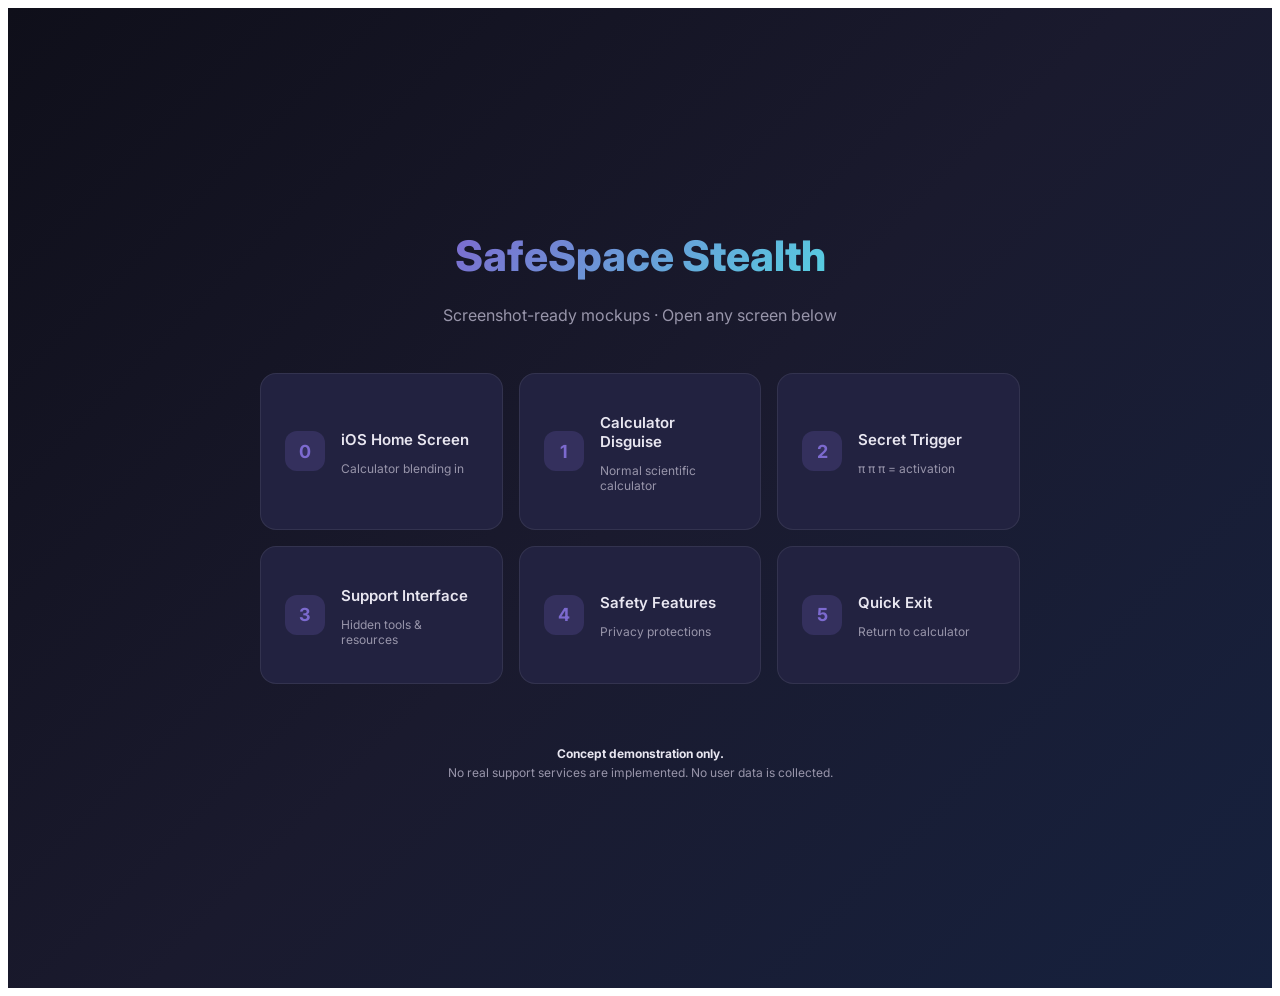
==== commit 85f95428: "add the old functionalities" ====
--- a/mockups/index.html
+++ b/mockups/index.html
@@ -20,7 +20,7 @@
         <div class="num">0</div>
         <div class="label">
           <h3>iOS Home Screen</h3>
-          <p>SafeCalc blending in</p>
+          <p>Calculator blending in</p>
         </div>
       </a>
 
--- a/css/styles.css
+++ b/css/styles.css
@@ -122,20 +122,60 @@
   height: 100%;
 }
 
-.phone-frame #app {
-  height: 852px;
-  position: relative;
-}
-
 /* Push navbar down to clear Dynamic Island */
 .phone-frame .navbar {
   margin-top: 0;
   padding-top: 54px !important;
 }
 
+/* Global Status Bar */
+.global-status-bar {
+  position: absolute;
+  top: 0; left: 0; right: 0;
+  display: flex; justify-content: space-between; align-items: flex-start;
+  padding: 14px 38px 0; font-size: 15px; font-weight: 600; color: #fff;
+  letter-spacing: -0.3px; z-index: 10000; pointer-events: none;
+}
+/* If the app uses a light background, we need a dark status bar (not heavily used yet, but good for future-proofing) */
+.page-bg-light .global-status-bar { color: #000; }
+.page-bg-light .global-status-bar .icons svg { fill: #000; }
+
+.global-status-bar .icons { display: flex; align-items: center; gap: 6px; margin-top: 1px; }
+.global-status-bar .icons svg { height: 13px; fill: #fff; opacity: 0.95; }
+
+.phone-frame #app {
+  height: 852px;
+  position: relative;
+}
+
 .phone-frame .page {
   background: var(--calc-bg);
 }
+
+/* Global Emergency Exit FAB */
+.emergency-fab {
+  position: absolute;
+  bottom: 30px;
+  right: 20px;
+  background: #ff3b30;
+  color: #fff;
+  border-radius: 28px;
+  padding: 14px 24px;
+  font-weight: 600;
+  font-size: 15px;
+  display: flex;
+  align-items: center;
+  gap: 8px;
+  box-shadow: 0 8px 24px rgba(255,59,48,0.4);
+  z-index: 500;
+  text-decoration: none;
+  transition: transform 0.2s, background 0.2s;
+}
+.emergency-fab:active {
+  transform: scale(0.96);
+  background: #d63026;
+}
+.emergency-fab i { font-size: 18px; }
 
 .phone-frame .page.dark-support {
   background: var(--safe-bg);
@@ -502,52 +542,32 @@
 
 .hs-status-bar {
   display: flex; justify-content: space-between; align-items: flex-start;
-  padding: 17px 32px 6px; font-size: 15px; font-weight: 600; color: #fff;
-  letter-spacing: -0.3px;
-}
-.hs-status-bar .icons { display: flex; align-items: center; gap: 5px; }
-.hs-status-bar .icons svg { width: 17px; height: 17px; fill: #fff; }
-
-.hs-search {
-  display: flex; align-items: center; justify-content: center;
-  margin: 44px auto 14px; width: 330px; height: 32px;
-  background: rgba(255,255,255,0.15);
-  backdrop-filter: blur(20px); -webkit-backdrop-filter: blur(20px);
-  border-radius: 16px; border: 0.5px solid rgba(255,255,255,0.08);
-}
-.hs-search svg { width: 14px; height: 14px; stroke: rgba(255,255,255,0.6); margin-right: 6px; stroke-width: 2.5; }
-.hs-search span { font-size: 15px; color: rgba(255,255,255,0.6); font-weight: 400; }
+  padding: 14px 38px 0; font-size: 15px; font-weight: 600; color: #fff;
+  letter-spacing: -0.3px; z-index: 400;
+}
+.hs-status-bar .icons { display: flex; align-items: center; gap: 6px; margin-top: 1px; }
+.hs-status-bar .icons svg { height: 13px; fill: #fff; opacity: 0.95; }
 
 .hs-grid {
   flex: 1; display: grid;
   grid-template-columns: repeat(4, 1fr);
-  /* Exact iOS grid spacing: ~27px horizontal, ~32px vertical gap */
-  gap: 32px 27px; padding: 12px 20px; align-content: start;
+  /* Increased top padding to clear dynamic island properly */
+  gap: 28px 24px; padding: 28px 20px 12px; align-content: start;
 }
 
 .hs-app { display: flex; flex-direction: column; align-items: center; gap: 5px; text-decoration: none; cursor: default; }
 
 .hs-app-icon {
-  width: 60px; height: 60px;
-  /* Math standard for Apple squircle: 22.37% of width */
-  border-radius: 22.37%;
+  width: 64px; height: 64px;
   display: block;
-  /* Exact iOS icon inset shadow to simulate 3D light edge */
-  box-shadow: inset 0 0 1px rgba(0,0,0,0.2), 0 3px 6px rgba(0,0,0,0.15);
-  overflow: hidden;
   background: transparent;
-  object-fit: cover;
-}
-.hs-app-icon.calc    {
-  background: linear-gradient(180deg, #2c2c2e, #1c1c1e);
-  border: 0.5px solid rgba(255,255,255,0.1);
-  display: flex; align-items: center; justify-content: center;
-}
-.hs-app-icon svg { width: 32px; height: 32px; }
+  object-fit: contain;
+}
+.hs-app-icon svg { width: 34px; height: 34px; }
 
 .hs-icon-wrapper {
   position: relative;
-  width: 60px; height: 60px;
+  width: 64px; height: 64px;
 }
 
 .hs-app-name {
@@ -559,15 +579,18 @@
 }
 
 .hs-badge {
-  position: absolute; top: -5px; right: -5px;
-  min-width: 22px; height: 22px; border-radius: 11px;
-  background: #ff3b30; color: #fff; font-size: 13px; font-weight: 600;
+  position: absolute; top: -6px; right: -8px;
+  min-width: 24px; height: 24px; border-radius: 12px;
+  background: #ff3b30; color: #fff; font-size: 14px; font-weight: 500;
   display: flex; align-items: center; justify-content: center;
-  padding: 0 6px; border: 2px solid transparent; z-index: 2;
-  box-shadow: 0 2px 4px rgba(0,0,0,0.3);
+  padding: 0 6px; box-sizing: border-box;
+  /* Thin semi-transparent border mimics the iOS cutout effect */
+  border: 1px solid rgba(255,255,255,0.2);
+  box-shadow: 0 2px 8px rgba(0,0,0,0.4); z-index: 2;
+  letter-spacing: -0.5px;
 }
 /* Simulate the dock mask around the badge */
-.hs-app:last-child .hs-badge { border-color: #3e4e69; }
+.hs-dock .hs-badge { border-color: rgba(255,255,255,0.4); }
 
 .hs-dots { display: flex; justify-content: center; gap: 8px; padding: 2px 0 16px; }
 .hs-dots span { width: 6px; height: 6px; border-radius: 50%; background: rgba(255,255,255,0.4); }
@@ -587,7 +610,7 @@
 }
 .hs-dock .hs-app { gap: 0; }
 .hs-dock .hs-app-name { display: none; /* Dock icons have no name */ }
-.hs-dock .hs-badge { top: -4px; right: -4px; }
+.hs-dock .hs-badge { top: -6px; right: -8px; }
 
 .home-indicator {
   width: 134px; height: 5px; border-radius: 2.5px;
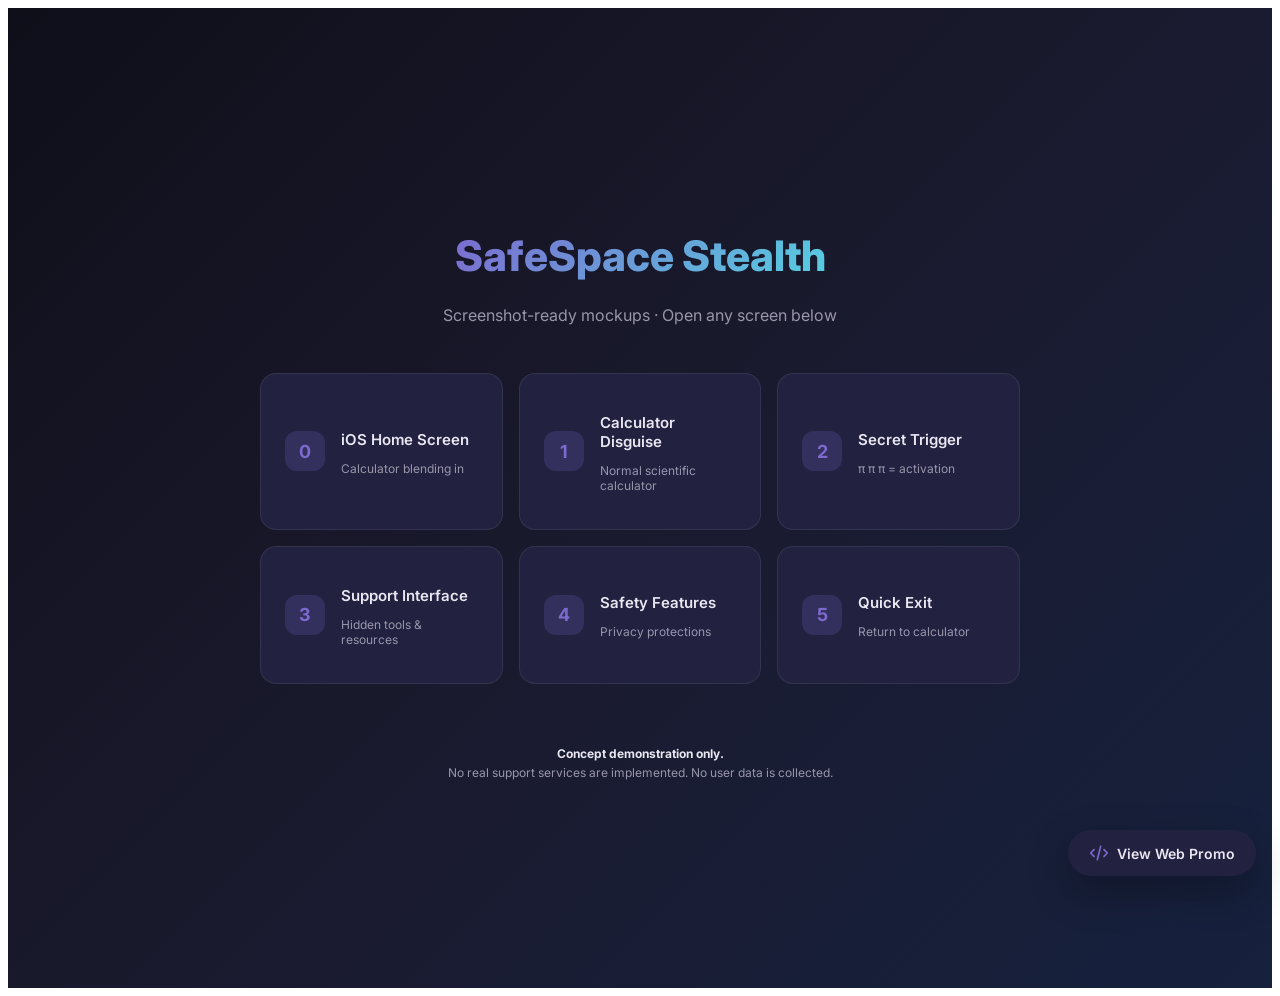
==== commit 12442cb7: "feat: implemented switch from phone/web" ====
--- a/mockups/index.html
+++ b/mockups/index.html
@@ -71,6 +71,14 @@
       No real support services are implemented. No user data is collected.</p>
     </div>
 
+    <!-- ===== SWITCH TO WEB PROMO ===== -->
+    <a href="../index.html" class="screen-link" style="position: fixed; bottom: 24px; right: 24px; z-index: 100; max-width: auto; padding: 12px 20px; box-shadow: 0 16px 40px rgba(0,0,0,0.3); border-color: transparent; border-radius: 30px; display: flex; align-items: center; justify-content: center; gap: 8px; width: max-content;">
+      <svg xmlns="http://www.w3.org/2000/svg" style="width:20px; height:20px; color:var(--safe-primary);" fill="none" viewBox="0 0 24 24" stroke="currentColor"><path stroke-linecap="round" stroke-linejoin="round" stroke-width="2" d="M10 20l4-16m4 4l4 4-4 4M6 16l-4-4 4-4" /></svg>
+      <div class="label" style="margin:0;">
+        <h3 style="margin:0; font-size:14px; font-weight:600;">View Web Promo</h3>
+      </div>
+    </a>
+
   </div>
 
 </body>
--- a/css/styles.css
+++ b/css/styles.css
@@ -41,12 +41,11 @@
 /* ── iPhone 15 Pro Frame ──────────────────────────────────── */
 .phone-frame {
   width: 393px;
-  min-height: 852px;
-  margin: 40px auto;
+  height: 852px; /* Fixed logical height for F7 */
+  position: relative;
   border-radius: 55px;
   border: 3px solid #2a2a2c;
   overflow: hidden;
-  position: relative;
   background: #000;
   box-shadow:
     0 0 0 1px #4a4a4c,
@@ -54,34 +53,13 @@
     0 0 0 5px #3a3a3c,
     0 40px 100px rgba(0,0,0,0.6),
     0 0 80px rgba(0,0,0,0.3);
-}
-
-/* Volume buttons */
-.phone-frame::before {
-  content: '';
-  position: absolute;
-  left: -7px;
-  top: 180px;
-  width: 4px;
-  height: 36px;
-  background: linear-gradient(180deg, #3a3a3c, #4a4a4c, #3a3a3c);
-  border-radius: 2px 0 0 2px;
-  z-index: 200;
-  box-shadow: 0 40px 0 0 #3a3a3c, 0 -50px 0 0 #3a3a3c;
-}
-
-/* Power button */
-.phone-frame::after {
-  content: '';
-  position: absolute;
-  right: -7px;
-  top: 220px;
-  width: 4px;
-  height: 64px;
-  background: linear-gradient(180deg, #3a3a3c, #4a4a4c, #3a3a3c);
-  border-radius: 0 2px 2px 0;
-  z-index: 200;
-}
+  
+  /* CSS math to dynamically scale the phone so it always fits with a small margin */
+  transform-origin: center center;
+  transform: scale(min(calc((100vh - 40px) / 860), calc((100vw - 40px) / 400)));
+}
+
+
 
 /* Dynamic Island */
 .dynamic-island {
@@ -93,7 +71,7 @@
   height: 37px;
   background: #000;
   border-radius: 22px;
-  z-index: 300;
+  z-index: 12000;
   box-shadow: 0 0 0 0.5px rgba(255,255,255,0.08);
 }
 
@@ -123,9 +101,16 @@
 }
 
 /* Push navbar down to clear Dynamic Island */
+.phone-frame,
+.phone-frame .popup {
+  --f7-safe-area-top: 54px !important;
+  --f7-safe-area-bottom: 34px !important;
+}
+.phone-frame .navbar-inner {
+  padding-top: var(--f7-safe-area-top) !important;
+}
 .phone-frame .navbar {
-  margin-top: 0;
-  padding-top: 54px !important;
+  height: calc(44px + var(--f7-safe-area-top)) !important;
 }
 
 /* Global Status Bar */
@@ -134,7 +119,7 @@
   top: 0; left: 0; right: 0;
   display: flex; justify-content: space-between; align-items: flex-start;
   padding: 14px 38px 0; font-size: 15px; font-weight: 600; color: #fff;
-  letter-spacing: -0.3px; z-index: 10000; pointer-events: none;
+  letter-spacing: -0.3px; z-index: 12000; pointer-events: none;
 }
 /* If the app uses a light background, we need a dark status bar (not heavily used yet, but good for future-proofing) */
 .page-bg-light .global-status-bar { color: #000; }
@@ -146,6 +131,15 @@
 .phone-frame #app {
   height: 852px;
   position: relative;
+}
+
+/* Hide native scrollbars within the app frame */
+.phone-frame *::-webkit-scrollbar {
+  display: none !important;
+}
+.phone-frame * {
+  -ms-overflow-style: none !important;
+  scrollbar-width: none !important;
 }
 
 .phone-frame .page {
@@ -189,6 +183,26 @@
   --f7-bars-translucent-blur: 20px;
 }
 
+/* Remove default white bubbles on navbar buttons often caused by F7 iOS overrides */
+.phone-frame .navbar-inner .left,
+.phone-frame .navbar-inner .right,
+.phone-frame .navbar-inner .left .link,
+.phone-frame .navbar-inner .right .link {
+  background: transparent !important;
+  border-radius: 0 !important;
+  box-shadow: none !important;
+}
+
+/* Absolutely center the navbar title so asymmetrical buttons don't shift it */
+.phone-frame .navbar-inner .title {
+  position: absolute;
+  left: 50%;
+  transform: translateX(-50%);
+  margin: 0;
+  width: auto;
+  text-align: center;
+}
+
 .phone-frame .page.dark-support .navbar {
   --f7-navbar-bg-color: rgba(15,15,26,0.85);
   --f7-navbar-link-color: var(--safe-primary);
@@ -205,14 +219,93 @@
   --f7-list-group-title-bg-color: transparent;
 }
 
-/* Allow text wrapping in F7 lists */
-.phone-frame .item-title,
-.phone-frame .item-subtitle,
+/* Allow text wrapping in F7 lists for descriptions, but truncate titles */
+.phone-frame .item-title {
+  white-space: nowrap !important;
+  overflow: hidden !important;
+  text-overflow: ellipsis !important;
+}
+.phone-frame .item-subtitle {
+  white-space: nowrap !important;
+  overflow: hidden !important;
+  text-overflow: ellipsis !important;
+  color: var(--safe-accent) !important; /* Increase contrast */
+}
 .phone-frame .item-text {
   white-space: normal !important;
   overflow: visible !important;
   text-overflow: unset !important;
-}
+  max-height: none !important;
+  -webkit-line-clamp: unset !important;
+  line-clamp: unset !important;
+  display: block !important;
+  color: #cbc8db !important; /* Brighter dim color for better contrast */
+}
+
+/* Searchbar contrast fixes */
+.phone-frame .searchbar input::placeholder {
+  color: #b4b0c4 !important;
+  opacity: 1;
+}
+.phone-frame .searchbar input {
+  color: #fff !important;
+  background-color: #2c2c2e !important;
+  box-shadow: none !important;
+  border: none !important;
+}
+
+/* Peer Support Messages Overrides */
+.phone-frame .messages {
+  background-color: transparent !important;
+}
+.phone-frame .message-sent .message-bubble {
+  background-color: var(--safe-primary) !important;
+  color: #fff !important;
+}
+.phone-frame .message-received .message-bubble {
+  background-color: #2c2c2e !important;
+  color: #fff !important;
+}
+.phone-frame .message-text, .phone-frame .message-bubble {
+  color: #fff !important;
+}
+.phone-frame .message-avatar {
+  background-color: var(--safe-primary) !important;
+  background-size: 16px 16px !important;
+  background-repeat: no-repeat !important;
+  background-position: center !important;
+}
+.phone-frame .messagebar {
+  --f7-messagebar-bg-color: var(--safe-surface);
+  padding: 8px 0; /* Add vertical margin to the message bar */
+}
+.phone-frame .messagebar::after,
+.phone-frame .messagebar::before {
+  display: none !important;
+  background-image: none !important;
+}
+.phone-frame .messages-title {
+  color: #cbc8db !important;
+}
+.phone-frame .message-name {
+  color: var(--safe-accent) !important;
+}
+.phone-frame .messagebar textarea::placeholder {
+  color: #b4b0c4 !important;
+}
+.phone-frame .messagebar textarea {
+  background-color: #2c2c2e !important;
+  color: #ffffff !important;
+  padding: 8px 16px !important;
+  line-height: 20px !important;
+  height: 36px !important;
+  border-radius: 18px !important;
+  box-sizing: border-box !important;
+  box-shadow: none !important;
+  border: 1px solid rgba(255,255,255,0.1) !important;
+  margin: 0 !important;
+}
+
 
 /* ═══════════════════════════════════════════════════════════════
    CALCULATOR SCREEN
@@ -358,6 +451,12 @@
   text-align: center;
 }
 
+@keyframes bounce-in {
+  0% { transform: scale(0.5); opacity: 0; }
+  60% { transform: scale(1.1); opacity: 1; }
+  100% { transform: scale(1); opacity: 1; }
+}
+
 .trigger-code {
   font-family: var(--font-mono);
   font-size: 42px;
@@ -552,7 +651,7 @@
   flex: 1; display: grid;
   grid-template-columns: repeat(4, 1fr);
   /* Increased top padding to clear dynamic island properly */
-  gap: 28px 24px; padding: 28px 20px 12px; align-content: start;
+  gap: 28px 24px; padding: 60px 20px 12px; align-content: start;
 }
 
 .hs-app { display: flex; flex-direction: column; align-items: center; gap: 5px; text-decoration: none; cursor: default; }
@@ -660,7 +759,102 @@
 .index-footer strong { color: var(--safe-text); }
 
 /* ── Page background ──────────────────────────────────────── */
-.page-bg-dark {
-  background: #111113; min-height: 100vh;
-  display: flex; align-items: center; justify-content: center;
-}
+body.page-bg-dark {
+  background: #111113; 
+  height: 100vh;
+  width: 100vw;
+  margin: 0;
+  padding: 0;
+  display: flex; 
+  align-items: center; 
+  justify-content: center;
+  overflow: hidden !important; /* Prevent ANY scrolling outside the phone */
+}
+
+/* ── Popup Containment ──────────────────────────────────────── */
+/* Force popups and backdrops to stay within the phone frame boundaries */
+.phone-frame .popup,
+.phone-frame .popup-backdrop {
+    width: 100% !important;
+    max-width: 100% !important;
+    left: 0 !important;
+    margin-left: 0 !important;
+}
+
+/* Ensure full-screen popups on desktop-sized windows correctly fit the frame */
+@media (min-width: 630px) {
+    .phone-frame .popup {
+        height: 100% !important;
+        top: 0 !important;
+        margin-top: 0 !important;
+        border-radius: 0 !important;
+    }
+}
+
+/* Provide a safe area for the status bar if the popup covers it */
+.phone-frame .popup .view,
+.phone-frame .popup .page {
+    padding-top: var(--f7-safe-area-top) !important; /* Force F7 page down */
+    box-sizing: border-box !important;
+}
+
+.phone-frame .popup .navbar {
+    height: calc(44px + var(--f7-safe-area-top)) !important;
+}
+
+.phone-frame .popup .navbar-inner {
+    padding-top: var(--f7-safe-area-top) !important;
+}
+
+/* Force text wrapping inside popup content */
+.phone-frame .popup .page-content, 
+.phone-frame .popup .page-content p, 
+.phone-frame .popup .page-content h1, 
+.phone-frame .popup .page-content h2, 
+.phone-frame .popup .page-content h3,
+.phone-frame .popup .page-content div {
+  white-space: normal !important;
+  overflow-wrap: break-word !important;
+  word-wrap: break-word !important;
+  word-break: normal !important;
+}
+
+/* Ensure the popup navbar container is correctly positioned */
+.phone-frame .popup .navbar-inner {
+  position: relative !important;
+  display: flex !important;
+  align-items: center !important;
+  justify-content: flex-end !important;
+  padding: 0 16px !important;
+  padding-top: var(--f7-safe-area-top) !important;
+  min-height: 44px !important;
+  height: 100% !important;
+}
+
+/* Center the title and prevent it from overlapping buttons or clipping */
+.phone-frame .popup .navbar-inner .title {
+  position: absolute !important;
+  left: 0 !important;
+  right: 0 !important;
+  margin: 0 !important; /* Removed explicit margins */
+  text-align: center !important;
+  width: auto !important;
+  transform: none !important; /* Remove the transform causing left-clipping */
+  white-space: normal !important;
+  overflow: visible !important;
+  text-overflow: unset !important;
+  line-height: 1.2 !important;
+  pointer-events: none !important; /* Let clicks pass through to buttons below */
+}
+
+/* Ensure the 'right' and 'left' containers stay clickable above the title */
+.phone-frame .popup .navbar-inner .right,
+.phone-frame .popup .navbar-inner .left {
+  position: relative !important;
+  z-index: 2 !important;
+  pointer-events: auto !important; /* Re-enable clicks */
+}
+
+.phone-frame .popup .navbar-inner .right {
+  margin-left: auto !important;
+}
